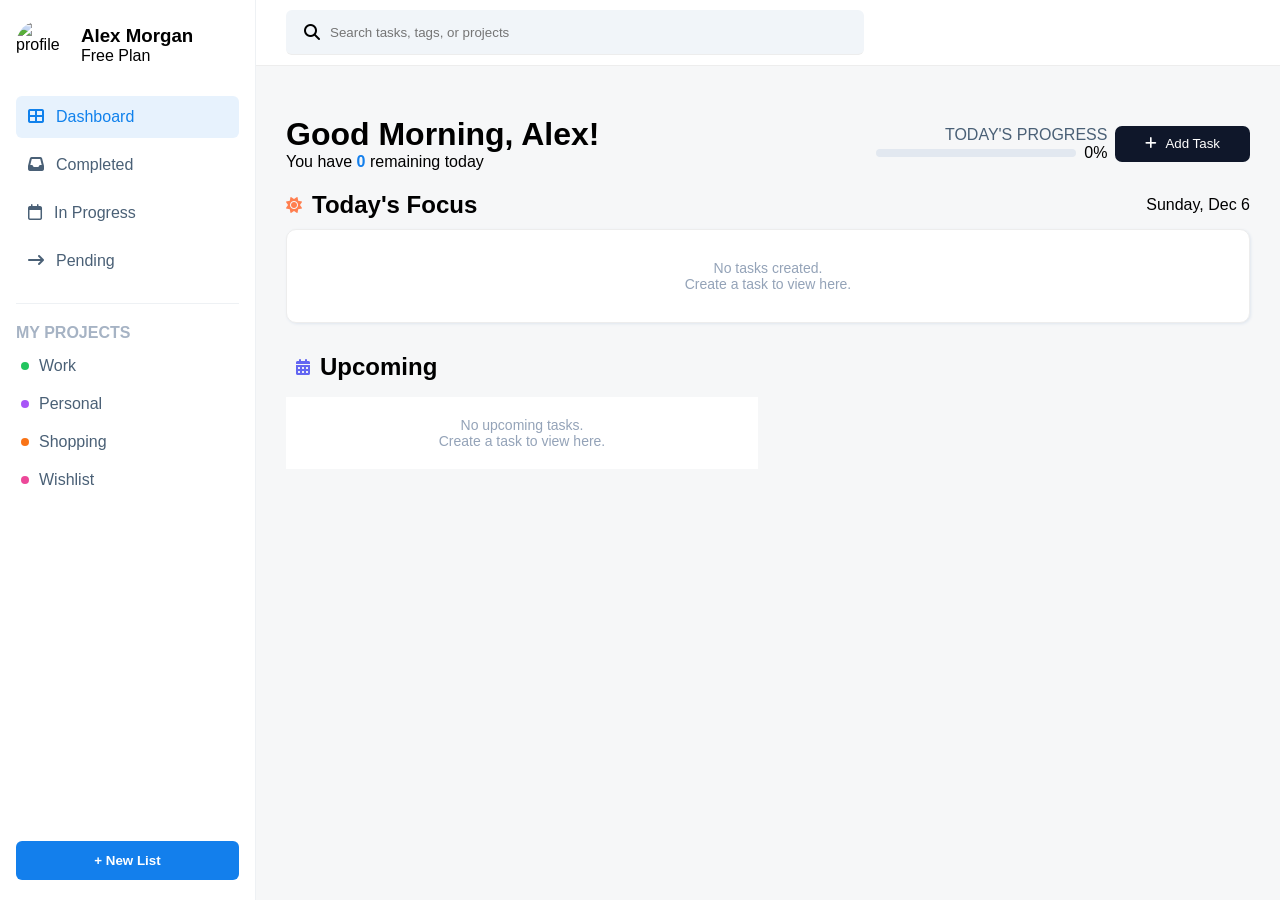
==== index.html @ 8a269386 "Add files via upload" ====
<!DOCTYPE html>
<html lang="en">

<head>
  <meta charset="UTF-8" />
  <meta name="viewport" content="width=device-width, initial-scale=1.0" />
  <title>ToDo Dashboard</title>

  <!-- Font Awesome -->
  <link rel="stylesheet" href="https://cdnjs.cloudflare.com/ajax/libs/font-awesome/6.5.0/css/all.min.css" />

  <!-- CSS -->
  <link rel="stylesheet" href="style.css" /> <!-- dashboard -->
  <link rel="stylesheet" href="task.css" /> <!-- modal form -->
</head>

<body>

  <div class="app">

    <!-- SIDEBAR -->
    <aside class="sidebar">
      <div class="profile">
        <img src="https://i.pravatar.cc/60?img=12" alt="profile">
        <div>
          <h3>Alex Morgan</h3>
          <span class="plan">Free Plan</span>
        </div>
      </div>

      <!-- SIDEBAR MENU -->
      <nav class="menu">
        <a href="Home.html" class="active" id="nav-all">
          <i class="fa-solid fa-table-cells-large"></i> Dashboard
        </a>
        <a href="status.html?status=complete" id="nav-complete">
          <i class="fa-solid fa-inbox"></i> Completed
        </a>
        <a href="status.html?status=progress" id="nav-progress">
          <i class="fa-regular fa-calendar"></i> In Progress
        </a>
        <a href="status.html?status=pending" id="nav-pending">
          <i class="fa-solid fa-arrow-right-long"></i> Pending
        </a>
      </nav>

      <div class="projects">
        <h4>MY PROJECTS</h4>
        <div class="sub-project">
          <p><span class="dot work"></span> Work</p>
          <p><span class="dot personal"></span> Personal</p>
          <p><span class="dot shopping"></span> Shopping</p>
          <p><span class="dot wishlist"></span> Wishlist</p>
        </div>
      </div>

      <button class="new-list">+ New List</button>
    </aside>

    <!-- MAIN -->
    <main class="main">

      <!-- TOP BAR -->
      <div class="top-bar">
        <i class="fa-solid fa-bars menu-toggle"></i>

        <div class="search">
          <i class="fa-solid fa-magnifying-glass"></i>
          <input id="searchInput" type="text" placeholder="Search tasks, tags, or projects">
        </div>
      </div>

      <!-- CONTENT -->
      <div class="content">

        <!-- WELCOME -->
        <div class="welcome">
          <div>
            <h1>Good Morning, Alex!</h1>
            <p>You have <strong><span class="task-count">0 tasks</span></strong> remaining today</p>
          </div>

          <div class="bar">

            <!-- PROGRESS BAR -->
            <div class="progress-box">
              <p>TODAY'S PROGRESS</p>
              <div class="progress-row">
                <div class="progress-bar">
                  <div class="progress-fill"></div>
                </div>
                <span class="progress-percent">0%</span>
              </div>
            </div>

            <!-- ADD TASK -->
            <button class="add-task">
              <i class="fa-solid fa-plus"></i> Add Task
            </button>

          </div>
        </div>

        <!-- TODAY -->
        <section class="card">
          <div class="card-head">
            <div class="focus">
              <i class="fa-solid fa-sun" style="color: coral;"></i>
              <h2>Today's Focus</h2>
            </div>
            <p class="date" id="todayDate"></p>
          </div>

          <div class="listbox" id="todayTasks"></div>
        </section>

        <!-- UPCOMING -->
        <section class="upcoming">
          <div class="uphead">
            <i class="fa-solid fa-calendar-days"></i>
            <h2>Upcoming</h2>
          </div>
          <div class="up-cards" id="upcomingTasks"></div>
        </section>

      </div>
    </main>
  </div>

  <!-- create task modal -->

  <div class="task-modal" id="taskModal">
    <div class="task-modal-content">

      <!-- MODAL HEADER -->
      <div class="create-head">
        <div class="head-text">
          <h2 id="modal-title">Create New Task</h2>
          <p id="modal-subtitle">Fill in the details below to add a new item.</p>
        </div>
        <i class="fa-solid fa-xmark close-modal" id="closeModal"></i>
      </div>

      <!-- FORM -->
      <form class="task-form">

        <div class="form-group">
          <label>Task Title</label>
          <input id="title" type="text" placeholder="e.g., Q3 Report Analysis" required />
        </div>

        <div class="form-group">
          <label>Description <span>(Optional)</span></label>
          <textarea id="desc" rows="4"></textarea>
        </div>

        <div class="form-row date-time-row">
          <div class="form-group">
            <label>Date</label>
            <input id="date" type="date" required />
          </div>
          <div class="form-group">
            <label>Time</label>
            <input id="time" type="time" />
          </div>
        </div>

        <div class="form-row project-priority-row">

          <!-- PROJECT -->
          <div class="form-group">
            <label>Project</label>
            <select id="project">
              <option>Work</option>
              <option>Personal</option>
              <option>Shopping</option>
              <option>Wishlist</option>
            </select>
          </div>

          <!-- PRIORITY -->
          <div class="form-group priority-group">
            <label>Priority</label>
            <div class="priority">
              <button type="button" class="low">
                <span class="dot low-dot"></span> Low
              </button>

              <button type="button" class="med active">
                <span class="dot med-dot"></span> Med
              </button>

              <button type="button" class="high">
                <span class="dot high-dot"></span> High
              </button>
            </div>
          </div>

        </div>


        <div class="footer">
          <button type="button" class="cancel-btn" id="cancelModal">Cancel</button>
          <button type="submit" class="submit-btn" id="submit-btn">
            <i class="fa-solid fa-check"></i> Save Task
          </button>

        </div>

      </form>
    </div>
  </div>

  <div class="overlay"></div>

  <!-- JS -->
  <script src="todo.js"></script> <!-- dashboard, modal, render -->
  <script src="task.js"></script> <!-- form logic -->

</body>

</html>
---- style.css ----
* {
  margin: 0;
  padding: 0;
  box-sizing: border-box;
  font-family: sans-serif;
}

body {
  background-color: #f6f7f8;
  
}

/* APP LAYOUT */
.app {
  display: flex;
  position: relative;
}

/* SIDEBAR */
.sidebar {
  position: sticky;
  width: 20%;
  height: 100vh;
  background: #fff;
  padding: 20px;
  top: 0;
  border-right: 1px solid #ededed;
  overflow-y: auto;
}
/* PROFILE */
.profile {
  display: flex;
  gap: 15px;
  align-items: center;
  margin-bottom: 20px;
}

.profile img {
  width: 50px;
  height: 50px;
  border-radius: 50%;
}

/* MENU */
.menu {
  border-bottom: 1px solid #eef1f4;
  padding-bottom: 15px;
  margin-bottom: 20px;
}

.menu a {
  text-decoration: none;
  color: #4a6076;
  display: flex;
  gap: 15px;
  padding: 12px;
  margin: 6px 0;
  border-radius: 6px;
}

.menu a:hover,
.menu a.active {
  background: #e7f2fd;
  color: #1081ec;
}

/* PROJECTS */
.projects h4 {
  color: #a6b3c4;
}

.projects p {
  margin: 10px 5px;
  color: #4a6076;
  padding: 5px 0px;
  display: flex;
  align-items: center;
  gap: 18px;
  
}

/* PROJECT DOTS */
.dot {
  width: 10px;
  height: 10px;
  border-radius: 50%;
}

.dot.work {
  background: #10b981;
}

.dot.personal {
  background: #a855f7;
}

.dot.shopping {
  background: #f97316;
}

.dot.wishlist {
  background: #ec4899;
}

/* NEW LIST BUTTON */
.new-list {
  width: calc(100% - 50px);
  background-color: #137fec;
  color: white;
  border: none;
  padding: 12px;
  font-weight: bold;
  border-radius: 5px;
  text-align: center;
  margin-top: 20px;
  cursor: pointer;
}


/* MAIN CONTENT */
 .main {
  flex: 1;
  width: calc(100% - 260px);
}

/* TOP BAR */
.top-bar {
    background-color: white;
    width: 100%;
    padding: 10px 30px;
    display: flex;
    justify-content: space-between;
    align-items: center;
    border-bottom: 1px solid rgb(237, 237, 237);
    position: sticky;
    top: 0;
    z-index: 999;
}

/* SEARCH */
.search {
  background: #f1f5f9;
  padding: 14px 18px;
  border-radius: 6px;
  display: flex;
  justify-content: space-between;
  align-items: center;
  border-bottom: 1px solid rgb(237, 237, 237);
  gap: 10px;
  width: 60%;
}


.search input {
  border: none;
  outline: none;
  background: transparent;
  width: 100%;
  color: #9caabe;
}

/* ICONS */
.icons {
  display: flex;
  gap: 20px;
  font-size: 18px;
  padding: 0 15px;
  ;
}

.content{
  padding: 30px;
}

/* WELCOME */
.welcome {
  display: flex;
  justify-content: space-between;
  align-items: center;
  margin:20px 0px ;
}
.task-count {
  color: #137fec;   /* blue */
  font-weight: 600;
}

.contentbox{
  padding: 30px;
}
.bar{
  display: flex;
  gap: 8px;
}

.progress-box {
  display: flex;
  flex-direction: column;
  justify-content: space-between;
}
.progress-box p{
 
  /* padding-left: 80px; */
  text-align: right;
  color: #4a6076;
  font-weight: lighter;
}

.progress-row {
  display: flex;
  align-items: center;
  gap: 8px;
 
}

/* BAR */
.progress-bar {
  width: 200px;
  height: 8px;
  background: #e2e8f0;
  border-radius: 10px;
  overflow: hidden;
 
}

/* FILL */
.progress-fill {
  width: 0%;
  height: 100%;
  background: #137fec;
  display: flex;
  align-items: center;
  justify-content: flex-end;

}

/* 65% TEXT */
.progress-text {
  font-size: 11px;
  color: #fff;
  font-weight: 600;
}

/* BUTTON */
.add-task {
  background: #0f172a;
  color: #fff;
  padding: 10px 30px;
  border-radius: 7px;
  border: none;
  cursor: pointer;
  display: flex;
  align-items: center;
  gap: 8px;
}

.add-task {
  background: #0f172a;
  color: #fff;
  padding: 10px 30px;
  border-radius: 7px;
  border: none;
  cursor: pointer;
  display: flex;
  align-items: center;
  gap: 8px;
}

/* TODAY FOCUS */
/* CARD */
.card {
  padding: 15 px;
  border-radius: 12px;
  margin-bottom: 20px;
}
.up-card {
  border-radius: 12px;
  border: 1px solid #e5e7eb;
  padding: 24px;
}
/* CARD HEADER*/
.card-head {
  display: flex;
  justify-content: space-between;
  align-items: center;
  margin-bottom: 10px;
}

/* TITLE */
.focus {
  display: flex;
  align-items: center;
  gap: 10px;
}

.focus i {
  color: #f59e0b; /* sun icon color */
}

/* DATE */
#date {
  font-size: 14px;
  color: #94a3b8;
}

/* LIST BOX */
.listbox {
  background-color: #ffffff;
  border: 1px solid #ededed;
  box-shadow: 1px 1px 3px #dfe6ef;
  border-radius: 10px;
  padding: 10px 20px;
}
/* ROW LAYOUT */
.task-row {
  display: flex;
  justify-content: space-between;
  align-items: center;
  gap: 12px;
}

/* LEFT SIDE */
.task-left {
  display: flex;
  gap: 12px;
  align-items: center;
}

.task-title {
  font-weight: 600;
  font-size: 14px;
}

/* ACTION ICONS */
.change {
  display: flex;
  gap: 10px;
  position: relative;
}

/* ICONS */
.change .edit,
.change .update,
.change .delete {
  width: 30px;
  height: 30px;
  border-radius: 8px;
  display: flex;
  align-items: center;
  justify-content: center;
  cursor: pointer;
  transition: 0.2s ease;
}

.change .edit:hover,
.change .update:hover,
.change .delete:hover {
  transform: scale(1.1);
}


/* DROPDOWN */
.dropdown {
  position: absolute;
  top: 40px;
  right: 0;
  list-style: none;
  padding: 6px 0;
  margin: 0;
  width: 180px;
  background: #ffffff;
  border: 1px solid #e5e7eb;
  border-radius: 8px;
  box-shadow: 0 10px 25px rgba(0,0,0,0.08);
  display: none;
  z-index: 100;
}

/* SHOW DROPDOWN */
.dropdown.show {
  display: block;
}

/* DROPDOWN ITEMS */
.dropdown li {
  padding: 10px 14px;
  font-size: 13px;
  display: flex;
  align-items: center;
  gap: 10px;
  cursor: pointer;
}

.dropdown li:hover {
  background: #f8fafc;
}

/* COLORS */
.dropdown li:nth-child(1) { color: #16a34a; }
.dropdown li:nth-child(2) { color: #2563eb; }
.dropdown li:nth-child(3) { color: #ca8a04; }


.empty-state {
  padding: 20px;
  text-align: center;
  color: #94a3b8;
  font-size: 14px;
}
/* TASK ROW */
.task {
  display: flex;
  align-items: flex-start;
  gap: 15px;
  padding: 14px 0;
  border-bottom: 1px solid #ededed;
  cursor: pointer;
}
.empty-state {
  background-color: white;
  padding: 20px;
  text-align: center;
  color: #94a3b8;
  font-size: 14px;
}
.task:last-child {
  border-bottom: none;
}

/* TASK HOVER */
.task:hover {
  background: #f8fafc;
}

/* CHECKBOX */
.task input {
  width: 17px;
  height: 17px;
  margin-top: 3px;
  accent-color: #137fec;
}

/* TASK TEXT */
.task p {
  font-size: 15px;
  font-weight: 500;
  color: #0f172a;
}

/* META */
.task-meta {
  display: flex;
  align-items: center;
  gap: 14px;
  margin-top: 4px;
}

/* TIME */
.time {
  font-size: 13px;
  color: #64748b;
  display: flex;
  align-items: center;
  gap: 6px;
}
.time-work {
   color: #dc2626;
}

/* LABEL BASE */
.label {
  font-size: 12px;
  padding: 3px 10px;
  border-radius: 20px;
  font-weight: 600;
}

/* WORK */
.label.work {
  background: #dcfce7;
  color: #166534;
}

/* PERSONAL */
.label.personal {
  background: #ede9fe;
  color: #5b21b6;
}
.label.shopping {
  background: #ede9fe;
  color: #0e7490;
}

.label.wishlist {
  background: #ede9fe;
  color: #92400e;
}



/* TAG STYLE */
.tag {
  font-size: 12px;
  padding: 5px 10px;
  border-radius: 5px;
  background-color: #d1fae5;
  color: #00663e;
}

/* UPCOMING */
/* UPCOMING SECTION */
.upcoming {
  margin-top: 30px;

}

.uphead {
  display: flex;
  padding-left: 10px;
  align-items: center;
  gap: 10px;
  margin-bottom: 16px;
}

.uphead i {
  color: #6366f1;
}

.up-cards {
  display: grid;
  grid-template-columns: repeat(2, 1fr);
  gap: 20px;
}

/* CARD */
.up-card {
  flex: 1;
  background: #ffffff;
  border: 1px solid #e5e7eb;
  border-radius: 12px;
  padding: 18px;
}

/* CARD TITLE */
.up-card h4 {
  font-size: 12px;
  color: #94a3b8;
  margin-bottom: 14px;
  letter-spacing: 0.5px;
}

/* ITEM */
.up-item {
  display: flex;
  align-items: center;
  gap: 14px;
  margin-bottom: 14px;
}

/* ICON */
.up-icon {
  width: 42px;
  height: 42px;
  border-radius: 10px;
  display: flex;
  align-items: center;
  justify-content: center;
  font-size: 16px;
}

.up-icon i {
  font-size: 16px;
  color: inherit;
}


/* ICON COLORS */
.up-icon.orange {
  background: #ffedd5;
  color: #f97316;
}

.up-icon.green {
  background: #dcfce7;
  color: #16a34a;
}

.up-icon.blue {
  background: #dbeafe;
  color: #2563eb;
}

.up-icon.pink {
  background: #fce7f3;
  color: #db2777;
}

/* TEXT */
.up-text .title {
  font-size: 14px;
  font-weight: 600;
  color: #0f172a;
}

.up-text .sub {
  font-size: 13px;
  color: #64748b;
}
.up-text{
  flex: 1;
}
.up-item .change {
  display: flex;
  align-items: center;
}

.up-item .delete {
  margin-left: auto;
}





/* menubar icon */
.menu-toggle {
  display: none;
  font-size: 20px;
  cursor: pointer;
  color: #0f172a;
}

/* Overlay */
.overlay {
  position: fixed;
  inset: 0;
  background: rgba(0,0,0,0.4);
  opacity: 0;
  visibility: hidden;
  transition: 0.3s ease;
  z-index: 900;
}
.overlay.show {
  opacity: 1;
  visibility: visible;
  pointer-events: auto;
}
/* MODAL OVERLAY */
.task-modal {
  display: none;
  position: fixed;
  top: 0;
  left: 0;
  width: 100%;
  height: 100%;
  background: rgba(0,0,0,0.45);
  margin: auto;
  align-items: center;
  justify-content: center;
  z-index:999;
}

/* SHOW MODAL */
.task-modal.active {
  display: flex;
}

/* MODAL BOX */
.task-modal-content {
  width:90%;
  max-width: 700px;
  margin: 0 auto;
  position: relative;
  background: white;
  border-radius: 14px;
  padding: 35px 40px 40px;
  box-shadow: 0 20px 40px rgba(0,0,0,0.2);
  overflow-y: auto;
}

/* CLOSE ICON */
.close-modal {
  cursor: pointer;
  font-size: 18px;
}




/*responsive*/
/* large screen (≥1440px) */
@media (min-width: 1440px) {
  .main {
    max-width: 1200px;
    margin: 0 auto;
  }
}


/* laptop  */
@media (max-width: 1024px) {

  .sidebar {
    width: 220px;
    z-index: 999;
  }
  .aside {
    width: 220px;
  }

  .main {
    width: calc(100% - 220px);
  }

  .welcome {
    flex-direction: column;
    align-items: flex-start;
    gap: 20px;
  }

  .progress-bar {
    width: 180px;
  }
}


/* TABLET (≤768px) */
@media (max-width: 768px) {

  /* show hamburger */
  .menu-toggle {
    display: block;
  }

  /* sidebar slide */
  .sidebar {
    position: fixed;
    top: 0;
    left: 0;
    width: 260px;
    height: 100vh;
    transform: translateX(-100%);
    transition: transform 0.3s ease;
    z-index: 1000;
  }

  .sidebar.open {
    transform: translateX(0);
  }

  /* overlay */
  /* overlay */
.overlay {
  position: fixed;
  inset: 0;
  background: rgba(0,0,0,0.4);
  opacity: 0;
  visibility: hidden;
  pointer-events: none;   /* 🔴 IMPORTANT */
  transition: opacity 0.3s ease;
  z-index: 900;
}

.overlay.show {
  opacity: 1;
  visibility: visible;
  pointer-events: auto;   /* 🔴 ALLOWS CLICK */
}


  /* main full width */
  .main {
    width: 100%;
  }

  .welcome {
    flex-direction: column;
    align-items: flex-start;
    gap: 20px;
  }

  .progress-row {
    flex-wrap: wrap;
    gap: 12px;
  }

  .progress-bar {
    width: 100%;
  }

  .up-cards {
    grid-template-columns: 1fr;
  }
}

/* MOBILE */
@media (max-width: 480px) {

  .top-bar {
    padding: 10px 16px;
    gap: 10px;
  }
  .change{
    display: block;
  }

 
  .search {
    width: 100%;
    flex: 1;
  }

  /* FIX ICONS */
  .icons {
    gap: 10px;
    font-size: 16px;
    padding: 0;
    flex-shrink: 0;
  }

  .content {
    padding: 16px;
  }

  .add-task {
    padding: 8px 16px;
    font-size: 13px;
  }

  .progress-bar {
    width: 100%;
  }

  .task-modal-content {
    width: 92%;
    padding: 16px;
  }
}
---- task.css ----
* {
  margin: 0;
  padding: 0;
  box-sizing: border-box;
  font-family: sans-serif;
}

body {
  background: #f6f7f8;

}

.container {
  display: flex;
}

/* Sidebar */
.sidebar {
  display: flex;
  flex-direction: column;
  width: 20%;
  height: 100vh;
  background: #ffffff;
  padding: 20px 16px;
  border-right: 1px solid #eef1f4;

  z-index: 1000;
  overflow-y: auto;
}

/* Closed state (used only on mobile) */

/* Overlay */
.overlay {
  position: fixed;
  inset: 0;
  background: rgba(0, 0, 0, 0.3);
  opacity: 0;
  pointer-events: none;
  transition: opacity 0.3s ease;
  z-index: 900;
}

.overlay.show {
  opacity: 1;
  pointer-events: auto;
}

/*sidebar header*/
.profile {
  display: flex;
  gap: 15px;
  align-items: center;
  margin-bottom: 20px;
}

.profile img {
  width: 50px;
  border-radius: 50%;
}

.menu {
  border-bottom: 1px solid #eef1f4;
  padding-bottom: 15px;
  margin-bottom: 20px;
}

.menu a {
  display: flex;
  gap: 12px;
  padding: 12px;
  text-decoration: none;
  color: #4a6076;
  border-radius: 6px;
}

.menu a:hover,
.menu a.active {
  background: #e7f2fd;
  color: #1081ec;
}

.projects h4 {
  color: #a6b3c4;
  margin-bottom: 10px;
}

.projects p {
  display: flex;
  align-items: center;
  gap: 10px;
  color: #4a6076;
  margin-bottom: 8px;
}

/* Project dots */
.projects .dot {
  width: 8px;
  height: 8px;
  border-radius: 50%;
}

.dot.work {
  background: #22c55e;
}

.dot.personal {
  background: #a855f7;
}

.dot.shopping {
  background: #f97316;
}

.dot.wishlist {
  background: #ec4899;
}

/* New list button */
.new-list {
  margin-top: auto;
  width: 100%;
  padding: 12px;
  background: #137fec;
  color: #ffffff;
  border: none;
  border-radius: 6px;
  cursor: pointer;
  bottom: 16px;
}

/*main content*/
.main {
  flex: 1;
  margin: 0 auto;
  width: 100%;
}

/*top bar*/
.top-bar {
    background-color: white;
    width: 100%;
    padding: 10px 30px;
    display: flex;
    justify-content: space-between;
    align-items: center;
    border-bottom: 1px solid rgb(237, 237, 237);
    position: sticky;
    top: 0;
}
/* ICONS */
.icons {
  display: flex;
  gap: 20px;
  font-size: 18px;
  padding: 0 15px;
  ;
}
.dashboard-link {
  color:rgb(152, 141, 141);
  font-weight: 400;
  text-decoration: none;
}


/* Menu (hamburger) icon */
.menu-toggle {
  font-size: 22px;
  cursor: pointer;
  display: none;
  /* hidden on desktop */
}

/*create task*/
.create-task {
  display: flex;
  width: 80%;
  margin: 30px auto;
  justify-content: center;
}


.create-card {
  width: 90%;
  padding: 20px;
  background: #ffffff;
  border-radius: 14px;
  box-shadow: 0 10px 25px rgba(0, 0, 0, 0.06);
  
}

/* Header */
.create-head {
  display: flex;
  justify-content: space-between;
  margin-bottom: 15px;
  padding-bottom: 16px;        
  margin-bottom: 20px; 
  border-bottom: 1px solid #e5e7eb;
}

.head-text h2 {
  font-size: 18px;
}

.head-text p {
  font-size: 14px;
  color: #64748b;
}

/* Filter button */
.filter-btn {
  width: 40px;
  height: 40px;
  border-radius: 10px;
  border: 1px solid #e7f2fd;
  background: #e7f2fd;
  color: #137fec;
  cursor: pointer;
  display: flex;
  align-items: center;
  justify-content: center;
}

/*form*/


.form-group {
  display: flex;
  flex-direction: column;
  margin-bottom: 16px;
  width: 100%;
}

.form-group label {
  font-weight: 600;
}

.form-group label span {
  color: #94a3b8;
  font-weight: 400;
}

.form-group input,
.form-group select,
.form-group textarea {
  margin-top: 8px;
  height: 40px;
  padding: 8px 12px;
  border-radius: 8px;
  border: 1px solid #e5e7eb;
  background: #f8fafc;
  font-size: 14px;
}

/* Rows */
.form-row {
  display: flex;
  gap: 12px;
}

/* Date & Time */
.form-row.date-time-row {
  justify-content: center;
  gap: 16px;
}

.form-row.date-time-row .form-group {
  display: flex;
  width: 50%;
}

/* Project & Priority */

.form-row.project-priority-row {
  display: flex;
  justify-content: center;
  gap: 16px;
  padding-bottom: 16px;           /* space before the line */
  margin-bottom: 20px;            /* space after the line */
  border-bottom: 1px solid #e5e7eb; /* divider line */
}

.form-row.project-priority-row .form-group {
  display: flex;
  justify-content: center;

  width: 50%;
}


/* Priority buttons */
.priority {
  display: flex;
  gap: 8px;
  width: 100%;
  
}

.priority button {
  padding: 12px 14px;
  border-radius: 8px;
  margin-top: 5px;
  border: 1px solid #e5e7eb;
  background: #ffffff;
  display: flex;
  align-items: center;
  justify-content: center;
  gap: 15px;
  cursor: pointer;
  pointer-events: auto;
  position: relative;
  flex: 1;
  
}

.priority button.active {
  background: #fff7ed;
  border-color: #f97316;
  color: #ea580c;
}

/* Dots */
.dot {
  width: 6px;
  height: 6px;
  border-radius: 50%;
}

.low-dot {
  background: #16a34a;
}

.med-dot {
  background: #f97316;
}

.high-dot {
  background: #dc2626;
}

/* Footer */
.footer {
  display: flex;
  justify-content: flex-end;
  gap: 12px;
  margin-top: 20px;
}

.cancel-btn {
  background: none;
  border: none;
  color: #64748b;
  cursor: pointer;
}

.submit-btn {
  background: #137fec;
  color: #ffffff;
  border: none;
  padding: 10px 18px;
  border-radius: 8px;
  cursor: pointer;
}

/* media queries */
/* laptop */
@media (min-width: 1440px) {
  .main {
    max-width: 1200px;
    margin: 0 auto;
  }
}


/*LAPTOP / SMALL DESKTOP (≤1024px)*/
@media (max-width: 1024px) {

  .sidebar {
    width: 240px;
  }

  .main {
    width: calc(100% - 240px);
  }

  .create-task {
    width: 90%;
  }

  .progress-bar {
    width: 180px;
  }
}


/*tablet*/
@media (max-width: 768px) {

  /* Hamburger */
  .menu-toggle {
    display: block;
    font-size: 22px;
    cursor: pointer;
  }

  /* Sidebar hidden by default */
  .sidebar {
    position: fixed;
    top: 0;
    left: 0;
    width: 260px;
    height: 100vh;
    transform: translateX(-100%);
    transition: transform 0.3s ease;
    z-index: 1000;
  }

  .sidebar.open {
    transform: translateX(0);
  }

  /* Overlay */
  .overlay {
    opacity: 0;
    pointer-events: none;
  }

  .overlay.show {
    opacity: 1;
    pointer-events: auto;
  }

  /* Main full width */
  .main {
    width: 100%;
  }

  /* Forms stack */
  .form-row {
    flex-direction: column;
  }

  .form-row .form-group {
    width: 100%;
  }

  .priority {
    flex-wrap: wrap;
  }

  .footer {
    flex-direction: column;
  }

  .submit-btn {
    width: 100%;
  }

  body {
    overflow-x: hidden;
  }
}


/* mobile */
@media (max-width: 480px) {

  .top-bar {
    padding: 10px 16px;
  }

  .icons {
    gap: 12px;
    font-size: 16px;
  }

  .profile img {
    width: 42px;
  }

  .create-card {
    padding: 16px;
  }

  .priority button {
    font-size: 12px;
    padding: 10px;
  }

  .progress-bar {
    width: 140px;
  }
}
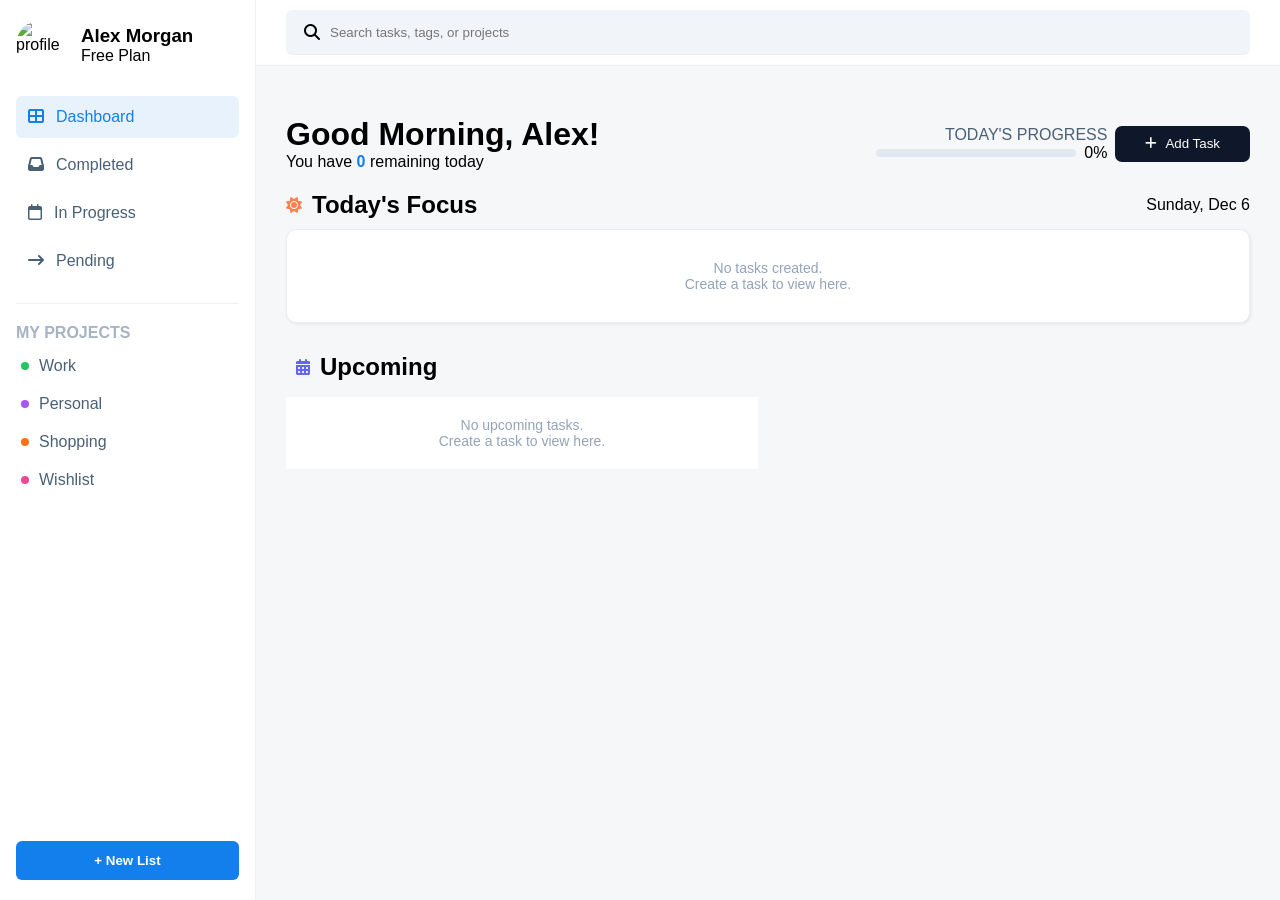
==== commit 4a65249c: "Add files via upload" ====
--- a/index.html
+++ b/index.html
@@ -30,7 +30,7 @@
 
       <!-- SIDEBAR MENU -->
       <nav class="menu">
-        <a href="Home.html" class="active" id="nav-all">
+        <a href="index.html" class="active" id="nav-all">
           <i class="fa-solid fa-table-cells-large"></i> Dashboard
         </a>
         <a href="status.html?status=complete" id="nav-complete">
@@ -135,8 +135,8 @@
       <!-- MODAL HEADER -->
       <div class="create-head">
         <div class="head-text">
-          <h2 id="modal-title">Create New Task</h2>
-          <p id="modal-subtitle">Fill in the details below to add a new item.</p>
+          <h2 id="modal-title"></h2>
+          <p id="modal-subtitle"></p>
         </div>
         <i class="fa-solid fa-xmark close-modal" id="closeModal"></i>
       </div>
@@ -171,6 +171,7 @@
           <div class="form-group">
             <label>Project</label>
             <select id="project">
+               <option value="project">Select Project</option>
               <option>Work</option>
               <option>Personal</option>
               <option>Shopping</option>
@@ -213,9 +214,16 @@
 
   <div class="overlay"></div>
 
+    <!-- Toast Notification -->
+    <div class="toast" id="toast">
+      <i class="fa-solid fa-check-circle"></i>
+      <span id="toast-msg">Task created successfully!</span>
+    </div>
+
+
   <!-- JS -->
   <script src="todo.js"></script> <!-- dashboard, modal, render -->
-  <script src="task.js"></script> <!-- form logic -->
+  <script src="task.js"></script>
 
 </body>
 
--- a/style.css
+++ b/style.css
@@ -65,6 +65,8 @@
 }
 
 /* PROJECTS */
+
+/* Project select */
 .projects h4 {
   color: #a6b3c4;
 }
@@ -147,7 +149,7 @@
   align-items: center;
   border-bottom: 1px solid rgb(237, 237, 237);
   gap: 10px;
-  width: 60%;
+  width: 100%;
 }
 
 
@@ -335,6 +337,45 @@
   display: flex;
   gap: 10px;
   position: relative;
+}
+.update-status {
+    padding: 4px 12px;
+    border-radius: 20px;
+    font-size: 12px;
+    font-weight: 500;
+    text-transform: capitalize;
+    min-width: 85px;
+    text-align: center;
+}
+
+.update-status.complete {
+    background-color: #d1fae5;
+    color: #065f46;
+    border: 1px solid #10b981;
+}
+
+.update-status.progress {
+    background-color: #fef3c7;
+    color: #92400e;
+    border: 1px solid #f59e0b;
+}
+
+.update-status.pending {
+    background-color: #fee;
+    color: #b91c1c;
+    border: 1px solid #ef4444;
+}
+.change div{
+   height: 30px;
+    width: 30px;
+    display: flex;
+    justify-content: center;
+    align-items: center;
+    text-align: center;
+    border: 1px solid transparent;
+    padding: 10px;
+    border-radius: 3px;
+    position: relative;
 }
 
 /* ICONS */
@@ -654,9 +695,12 @@
   height: 100%;
   background: rgba(0,0,0,0.45);
   margin: auto;
-  align-items: center;
+  align-items: flex-start;
   justify-content: center;
-  z-index:999;
+  z-index:3000;
+  overflow-y: scroll;
+
+  
 }
 
 /* SHOW MODAL */
@@ -667,6 +711,7 @@
 /* MODAL BOX */
 .task-modal-content {
   width:90%;
+  max-height: calc(100vh-100px);
   max-width: 700px;
   margin: 0 auto;
   position: relative;
@@ -674,7 +719,8 @@
   border-radius: 14px;
   padding: 35px 40px 40px;
   box-shadow: 0 20px 40px rgba(0,0,0,0.2);
-  overflow-y: auto;
+  overflow-y: scroll;
+    margin: 20px 0;
 }
 
 /* CLOSE ICON */
@@ -683,7 +729,35 @@
   font-size: 18px;
 }
 
-
+/* Toast Styles */
+.toast {
+    position: fixed;
+    top: 20px;
+    right: 20px;
+    background: #0074eb;
+    color: white;
+    padding: 14px 20px;
+    border-radius: 8px;
+    display: flex;
+    align-items: center;
+    gap: 12px;
+    font-weight: bold;
+    box-shadow: 0 10px 25px rgba(0, 0, 0, 0.15);
+    opacity: 0;
+    transform: translateY(-20px);
+    pointer-events: none;
+    transition: all 0.5s ease;
+    z-index: 9999;
+}
+
+.toast.show {
+    opacity: 1;
+    transform: translateY(0);
+}
+
+.toast i {
+    font-size: 18px;
+}
 
 
 /*responsive*/
@@ -708,7 +782,7 @@
   }
 
   .main {
-    width: calc(100% - 220px);
+    width: 100%;
   }
 
   .welcome {
@@ -755,7 +829,7 @@
   background: rgba(0,0,0,0.4);
   opacity: 0;
   visibility: hidden;
-  pointer-events: none;   /* 🔴 IMPORTANT */
+  pointer-events: none; 
   transition: opacity 0.3s ease;
   z-index: 900;
 }
@@ -763,13 +837,13 @@
 .overlay.show {
   opacity: 1;
   visibility: visible;
-  pointer-events: auto;   /* 🔴 ALLOWS CLICK */
+  pointer-events: auto; 
 }
 
 
   /* main full width */
   .main {
-    width: 100%;
+    width: 80%;
   }
 
   .welcome {
@@ -794,26 +868,25 @@
 
 /* MOBILE */
 @media (max-width: 480px) {
-
   .top-bar {
     padding: 10px 16px;
+    display: flex;
+    align-items: center;
     gap: 10px;
   }
-  .change{
-    display: block;
-  }
-
- 
+
+
   .search {
     width: 100%;
     flex: 1;
   }
 
-  /* FIX ICONS */
   .icons {
+    display: flex;
+    flex-direction: row;
+    align-items: center;
     gap: 10px;
     font-size: 16px;
-    padding: 0;
     flex-shrink: 0;
   }
 
@@ -821,19 +894,92 @@
     padding: 16px;
   }
 
+
+  .bar {
+    display: flex;
+    flex-direction: column;
+    align-items: flex-start;
+    gap: 12px;
+    width: 100%;
+  }
+
+  /* add task button */
   .add-task {
-    padding: 8px 16px;
+    padding: 8px 14px;
     font-size: 13px;
+    white-space: nowrap;
+  }
+
+  /*progress row -- */
+  .progress-row {
+    width: 100%;
+    flex-wrap: wrap;
+    gap: 10px;
   }
 
   .progress-bar {
     width: 100%;
   }
 
-  .task-modal-content {
-    width: 92%;
-    padding: 16px;
-  }
-}
-
-
+  /* -- TASK ACTION ICONS -- */
+  .change {
+    display: flex;
+    gap: 8px;
+  }
+
+  body {
+    overflow-x: hidden;
+  }
+   /* TASK ROW FIX */
+   .task-row {
+    display: flex;
+    flex-wrap: wrap;        
+    align-items: flex-start;
+  }
+
+  /* LEFT CONTENT CAN SHRINK */
+  .task-left {
+    flex: 1 1 100%;
+    min-width: 0;
+  }
+  .update-status,
+  .change {
+    margin-top: 6px;
+  }
+
+  /* ICON BUTTONS */
+  .change .edit,
+  .change .update,
+  .change .delete {
+    width: 28px;
+    height: 28px;
+    flex-shrink: 0;
+  }
+   .update-status {
+    order: 2;            
+    font-size: 12px;
+    padding: 6px 12px;
+    white-space: nowrap;
+  }
+
+  /* Action icons */
+  .change {
+    order: 3;               
+    margin-left: auto;        
+    display: flex;
+    align-items: center;
+    gap: 10px;
+  }
+
+  .change .edit,
+  .change .update,
+  .change .delete {
+    width: 28px;
+    height: 28px;
+  }
+}
+
+
+
+
+
--- a/task.css
+++ b/task.css
@@ -397,99 +397,130 @@
 /*tablet*/
 @media (max-width: 768px) {
 
-  /* Hamburger */
-  .menu-toggle {
-    display: block;
-    font-size: 22px;
-    cursor: pointer;
-  }
-
-  /* Sidebar hidden by default */
-  .sidebar {
-    position: fixed;
-    top: 0;
-    left: 0;
-    width: 260px;
-    height: 100vh;
-    transform: translateX(-100%);
-    transition: transform 0.3s ease;
-    z-index: 1000;
-  }
-
-  .sidebar.open {
-    transform: translateX(0);
-  }
-
-  /* Overlay */
-  .overlay {
-    opacity: 0;
-    pointer-events: none;
-  }
-
-  .overlay.show {
-    opacity: 1;
-    pointer-events: auto;
-  }
-
-  /* Main full width */
-  .main {
-    width: 100%;
-  }
-
-  /* Forms stack */
+
+  /* Stack rows */
   .form-row {
+    display: flex;
+    flex-direction: column; 
+    width: 100%;
+    gap: 12px;
+  }
+
+ 
+  .form-row .form-group {
+    width: 100% !important;  
+  }
+
+  /* Date & Time row */
+  .form-row.date-time-row {
     flex-direction: column;
   }
 
+  .form-row.project-priority-row {
+    flex-direction: column;
+    border-bottom: none;     
+    padding-bottom: 0;
+    margin-bottom: 16px;
+  }
+
+  /* Priority buttons full width */
+  .priority {
+    width: 100%;
+  }
+
+  .priority button {
+    width: 100%;
+  }
+}
+
+
+
+/* mobile */
+@media (max-width: 480px) {
+
+  .top-bar {
+    padding: 10px 16px;
+    display: flex;
+    align-items: center;
+    justify-content: space-between;
+    gap: 10px;
+  }
+
+  
+  .icons {
+    display: flex;
+    flex-direction: row;        
+    align-items: center;
+    gap: 10px;
+    font-size: 16px;
+    flex-shrink: 0;
+  }
+
+  .profile img {
+    width: 42px;
+    height: 42px;
+  }
+
+  .create-card {
+    padding: 16px;
+    width: 100%;
+  }
+
+  /* form */
+  .form-row {
+    display: flex;
+    flex-direction: column;    
+    width: 100%;
+    gap: 12px;
+  }
+
   .form-row .form-group {
-    width: 100%;
-  }
-
+    width: 100% !important;    
+  }
+
+  .form-group {
+    width: 100%;
+  }
+
+  /*date and time*/
+  .form-row.date-time-row,
+  .form-row.project-priority-row {
+    flex-direction: column;
+  }
+
+  /* -priority- */
   .priority {
-    flex-wrap: wrap;
-  }
+    display: flex;
+    flex-direction: column;
+    width: 100%;
+    gap: 8px;
+  }
+
+  .priority button {
+    width: 100%;
+    font-size: 12px;
+    padding: 10px;
+  }
+
 
   .footer {
+    position: sticky;
+    bottom: 0;
+    background: #ffffff;
+    padding: 12px;
+    border-top: 1px solid #e5e7eb;
+    display: flex;
     flex-direction: column;
-  }
-
-  .submit-btn {
-    width: 100%;
-  }
+    gap: 10px;
+  }
+
+  .footer button {
+    width: 100%;
+  }
+
 
   body {
     overflow-x: hidden;
   }
 }
 
-
-/* mobile */
-@media (max-width: 480px) {
-
-  .top-bar {
-    padding: 10px 16px;
-  }
-
-  .icons {
-    gap: 12px;
-    font-size: 16px;
-  }
-
-  .profile img {
-    width: 42px;
-  }
-
-  .create-card {
-    padding: 16px;
-  }
-
-  .priority button {
-    font-size: 12px;
-    padding: 10px;
-  }
-
-  .progress-bar {
-    width: 140px;
-  }
-}
-
